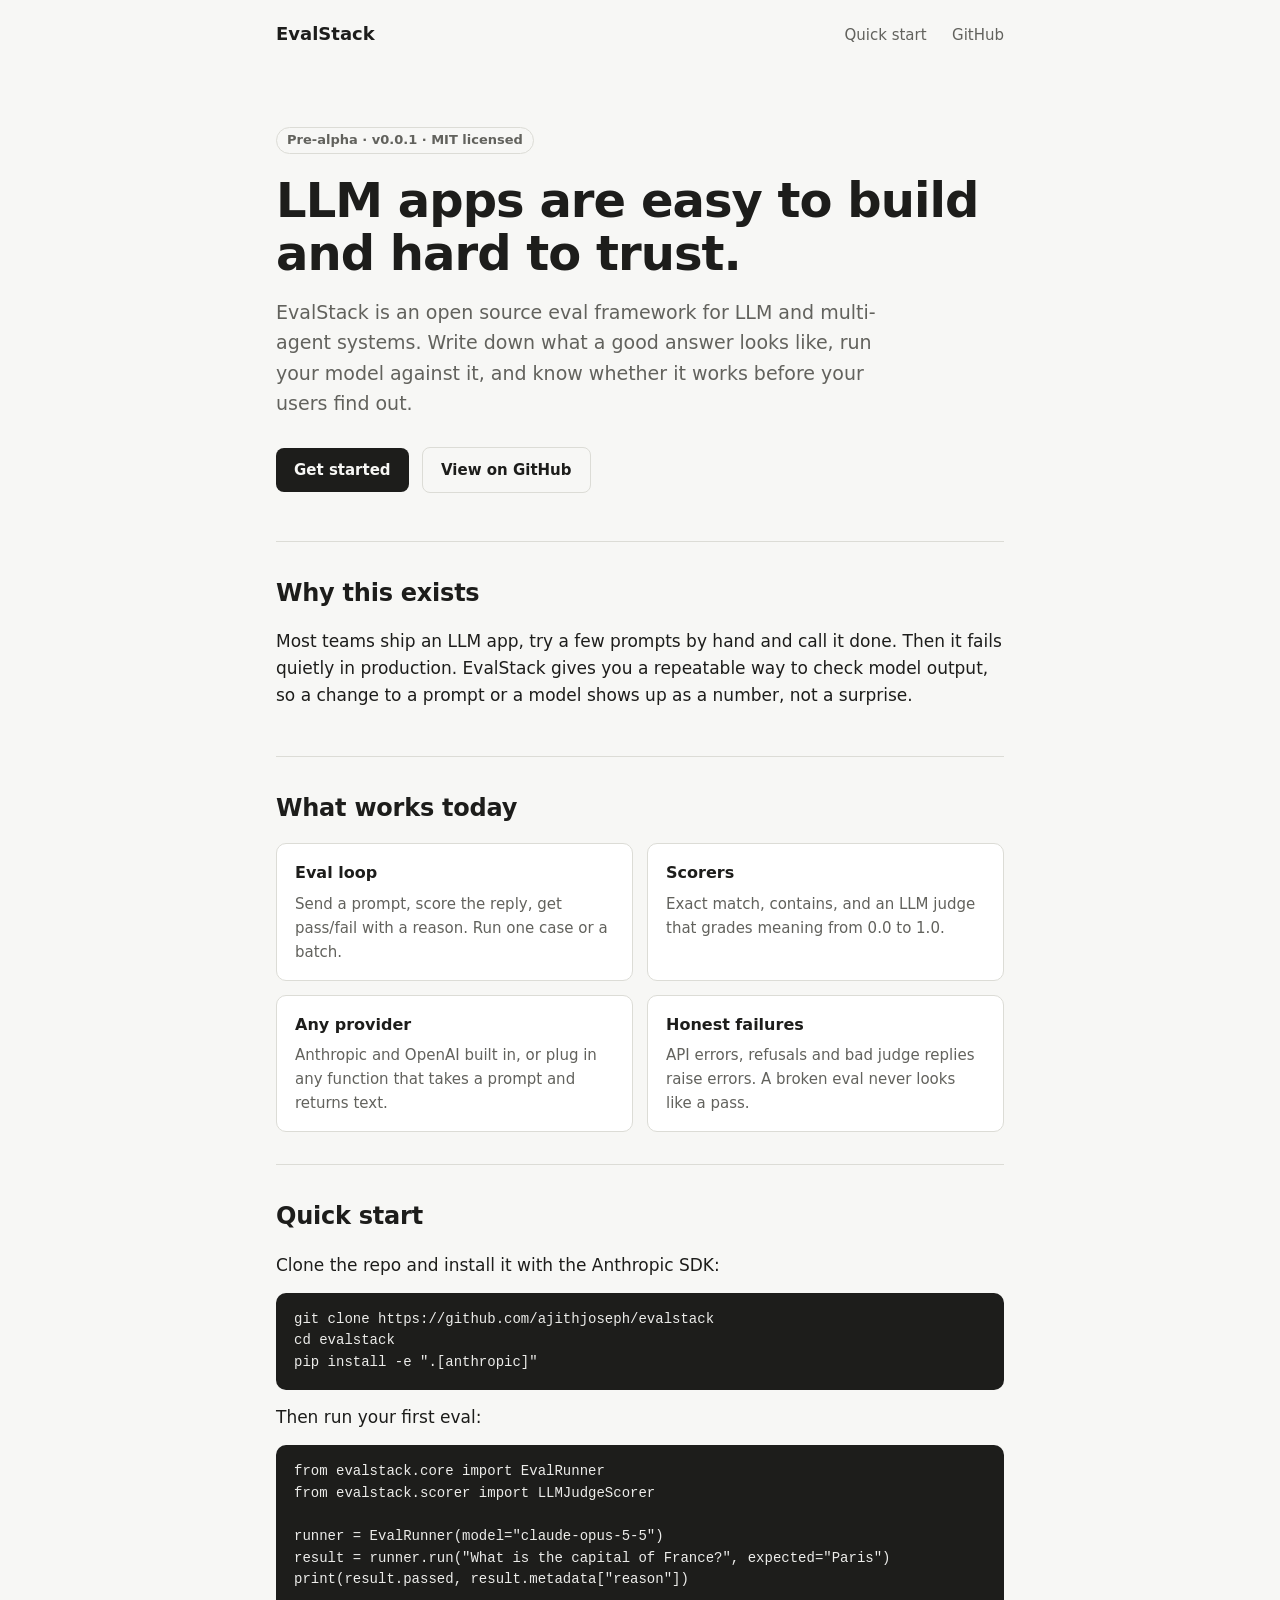
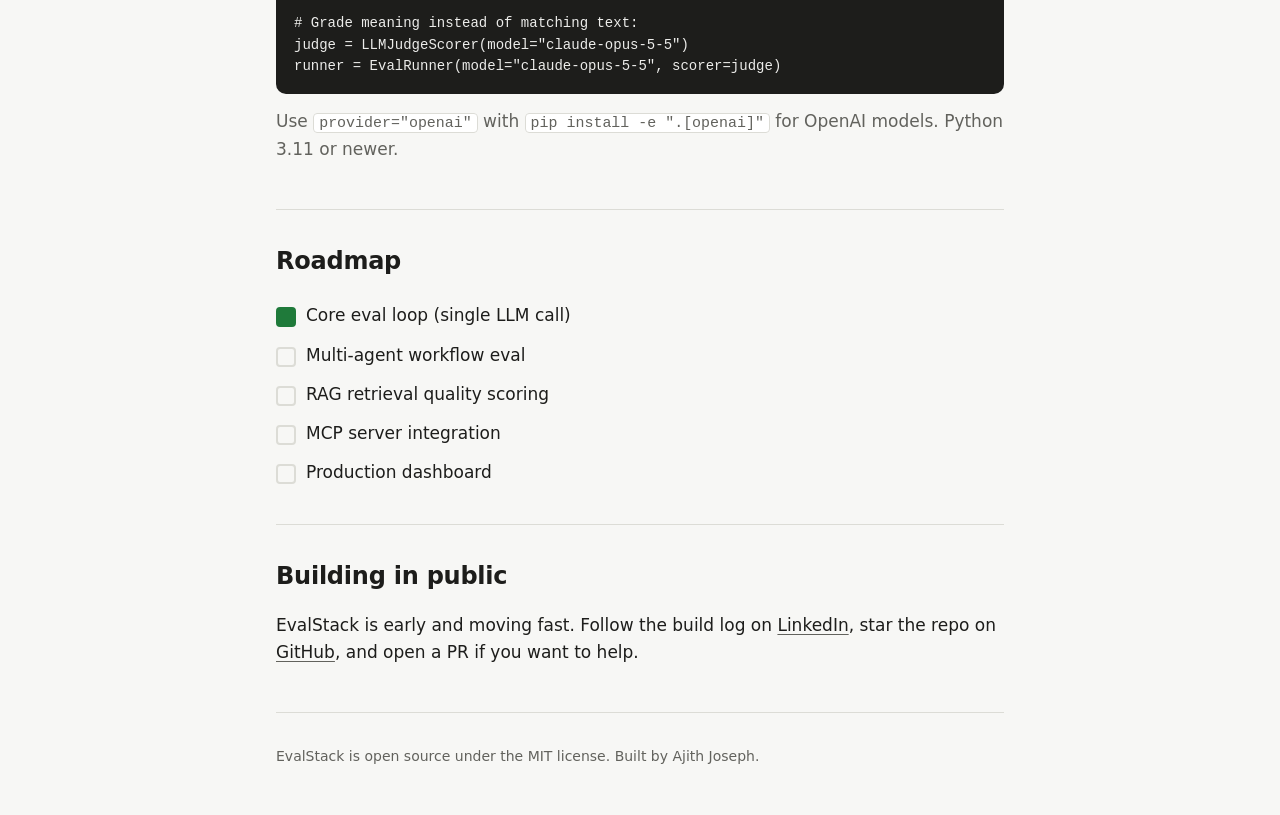
==== site/index.html @ 18763dd0 "feat: add a simple evalstack.dev landing page One static HTML file with no build step, in light and " ====
<!doctype html>
<html lang="en">
<head>
<meta charset="utf-8">
<meta name="viewport" content="width=device-width, initial-scale=1">
<title>EvalStack</title>
<meta name="description" content="Open source eval framework for LLM and multi-agent systems. Know whether your LLM app actually works before your users find out.">
<link rel="icon" href="data:image/svg+xml,<svg xmlns='http://www.w3.org/2000/svg' viewBox='0 0 32 32'><rect width='32' height='32' rx='7' fill='%231d1d1b'/><path d='M9 17l4.5 4.5L23 11' stroke='%23f7f7f5' stroke-width='3.2' fill='none' stroke-linecap='round' stroke-linejoin='round'/></svg>">
<style>
  :root {
    --bg: #f7f7f5; --fg: #1d1d1b; --muted: #62625d; --card: #ffffff;
    --border: #dcdcd6; --accent: #1f7a3a; --code-bg: #1d1d1b; --code-fg: #ececea;
  }
  @media (prefers-color-scheme: dark) {
    :root {
      --bg: #161615; --fg: #ececea; --muted: #a0a09a; --card: #212120;
      --border: #3a3a37; --accent: #5cc97a; --code-bg: #0e0e0d; --code-fg: #ececea;
    }
  }
  * { box-sizing: border-box; }
  html { -webkit-text-size-adjust: 100%; }
  body { margin: 0; background: var(--bg); color: var(--fg);
         font: 17px/1.6 system-ui, -apple-system, "Segoe UI", sans-serif; }
  .wrap { max-width: 760px; margin: 0 auto; padding: 0 16px; }
  header { display: flex; align-items: center; justify-content: space-between;
           padding: 20px 0; }
  .brand { font-weight: 700; font-size: 18px; color: inherit; text-decoration: none; }
  nav a { color: var(--muted); text-decoration: none; margin-left: 20px; font-size: 15px; }
  nav a:hover, a:hover { color: var(--fg); }
  .hero { padding: 56px 0 40px; }
  h1 { font-size: clamp(32px, 6vw, 48px); line-height: 1.12; margin: 0 0 16px;
       letter-spacing: -0.02em; }
  .lede { font-size: 19px; color: var(--muted); margin: 0 0 28px; max-width: 600px; }
  .btn { display: inline-block; padding: 10px 18px; border-radius: 8px; font-weight: 600;
         text-decoration: none; font-size: 15px; margin: 0 8px 8px 0; }
  .btn-primary { background: var(--fg); color: var(--bg); }
  .btn-secondary { border: 1px solid var(--border); color: var(--fg); }
  .badge { display: inline-block; font-size: 13px; font-weight: 600; color: var(--muted);
           border: 1px solid var(--border); border-radius: 999px; padding: 2px 10px;
           margin-bottom: 20px; }
  section { padding: 32px 0; border-top: 1px solid var(--border); }
  h2 { font-size: 24px; margin: 0 0 16px; letter-spacing: -0.01em; }
  p { margin: 0 0 14px; }
  main a:not(.btn) { color: var(--fg); text-decoration-color: var(--muted); text-underline-offset: 3px; }
  pre { background: var(--code-bg); color: var(--code-fg); padding: 16px 18px;
        border-radius: 10px; overflow-x: auto; font-size: 14px; line-height: 1.55; margin: 0 0 14px; }
  code { font-family: ui-monospace, "SF Mono", Menlo, Consolas, monospace; }
  p code, li code { background: var(--card); border: 1px solid var(--border);
                    border-radius: 4px; padding: 1px 5px; font-size: 0.88em; }
  .grid { display: grid; grid-template-columns: 1fr 1fr; gap: 14px; }
  @media (max-width: 560px) { .grid { grid-template-columns: 1fr; } }
  .card { background: var(--card); border: 1px solid var(--border); border-radius: 10px;
          padding: 16px 18px; }
  .card h3 { font-size: 16px; margin: 0 0 6px; }
  .card p { font-size: 15px; color: var(--muted); margin: 0; }
  ul.roadmap { list-style: none; padding: 0; margin: 0; }
  ul.roadmap li { padding: 6px 0 6px 30px; position: relative; }
  ul.roadmap li::before { content: ""; position: absolute; left: 0; top: 11px; width: 16px;
                          height: 16px; border: 2px solid var(--border); border-radius: 4px; }
  ul.roadmap li.done::before { background: var(--accent); border-color: var(--accent); }
  .muted { color: var(--muted); }
  footer { padding: 32px 0 48px; border-top: 1px solid var(--border); font-size: 14px;
           color: var(--muted); }
  footer a { color: var(--muted); }
</style>
</head>
<body>
<div class="wrap">
  <header>
    <a class="brand" href="/">EvalStack</a>
    <nav>
      <a href="#quick-start">Quick start</a>
      <a href="https://github.com/ajithjoseph/evalstack">GitHub</a>
    </nav>
  </header>

  <main>
    <div class="hero">
      <span class="badge">Pre-alpha &middot; v0.0.1 &middot; MIT licensed</span>
      <h1>LLM apps are easy to build and hard to trust.</h1>
      <p class="lede">EvalStack is an open source eval framework for LLM and multi-agent
        systems. Write down what a good answer looks like, run your model against it,
        and know whether it works before your users find out.</p>
      <a class="btn btn-primary" href="#quick-start">Get started</a>
      <a class="btn btn-secondary" href="https://github.com/ajithjoseph/evalstack">View on GitHub</a>
    </div>

    <section>
      <h2>Why this exists</h2>
      <p>Most teams ship an LLM app, try a few prompts by hand and call it done. Then it
        fails quietly in production. EvalStack gives you a repeatable way to check model
        output, so a change to a prompt or a model shows up as a number, not a surprise.</p>
    </section>

    <section>
      <h2>What works today</h2>
      <div class="grid">
        <div class="card">
          <h3>Eval loop</h3>
          <p>Send a prompt, score the reply, get pass/fail with a reason. Run one case or a batch.</p>
        </div>
        <div class="card">
          <h3>Scorers</h3>
          <p>Exact match, contains, and an LLM judge that grades meaning from 0.0 to 1.0.</p>
        </div>
        <div class="card">
          <h3>Any provider</h3>
          <p>Anthropic and OpenAI built in, or plug in any function that takes a prompt and returns text.</p>
        </div>
        <div class="card">
          <h3>Honest failures</h3>
          <p>API errors, refusals and bad judge replies raise errors. A broken eval never looks like a pass.</p>
        </div>
      </div>
    </section>

    <section id="quick-start">
      <h2>Quick start</h2>
      <p>Clone the repo and install it with the Anthropic SDK:</p>
<pre><code>git clone https://github.com/ajithjoseph/evalstack
cd evalstack
pip install -e ".[anthropic]"</code></pre>
      <p>Then run your first eval:</p>
<pre><code>from evalstack.core import EvalRunner
from evalstack.scorer import LLMJudgeScorer

runner = EvalRunner(model="claude-opus-5-5")
result = runner.run("What is the capital of France?", expected="Paris")
print(result.passed, result.metadata["reason"])

# Grade meaning instead of matching text:
judge = LLMJudgeScorer(model="claude-opus-5-5")
runner = EvalRunner(model="claude-opus-5-5", scorer=judge)</code></pre>
      <p class="muted">Use <code>provider="openai"</code> with <code>pip install -e ".[openai]"</code>
        for OpenAI models. Python 3.11 or newer.</p>
    </section>

    <section>
      <h2>Roadmap</h2>
      <ul class="roadmap">
        <li class="done">Core eval loop (single LLM call)</li>
        <li>Multi-agent workflow eval</li>
        <li>RAG retrieval quality scoring</li>
        <li>MCP server integration</li>
        <li>Production dashboard</li>
      </ul>
    </section>

    <section>
      <h2>Building in public</h2>
      <p>EvalStack is early and moving fast. Follow the build log on
        <a href="https://www.linkedin.com/in/theajithjoseph/">LinkedIn</a>, star the repo on
        <a href="https://github.com/ajithjoseph/evalstack">GitHub</a>, and open a PR if you
        want to help.</p>
    </section>
  </main>

  <footer>
    EvalStack is open source under the MIT license. Built by Ajith Joseph.
  </footer>
</div>
</body>
</html>
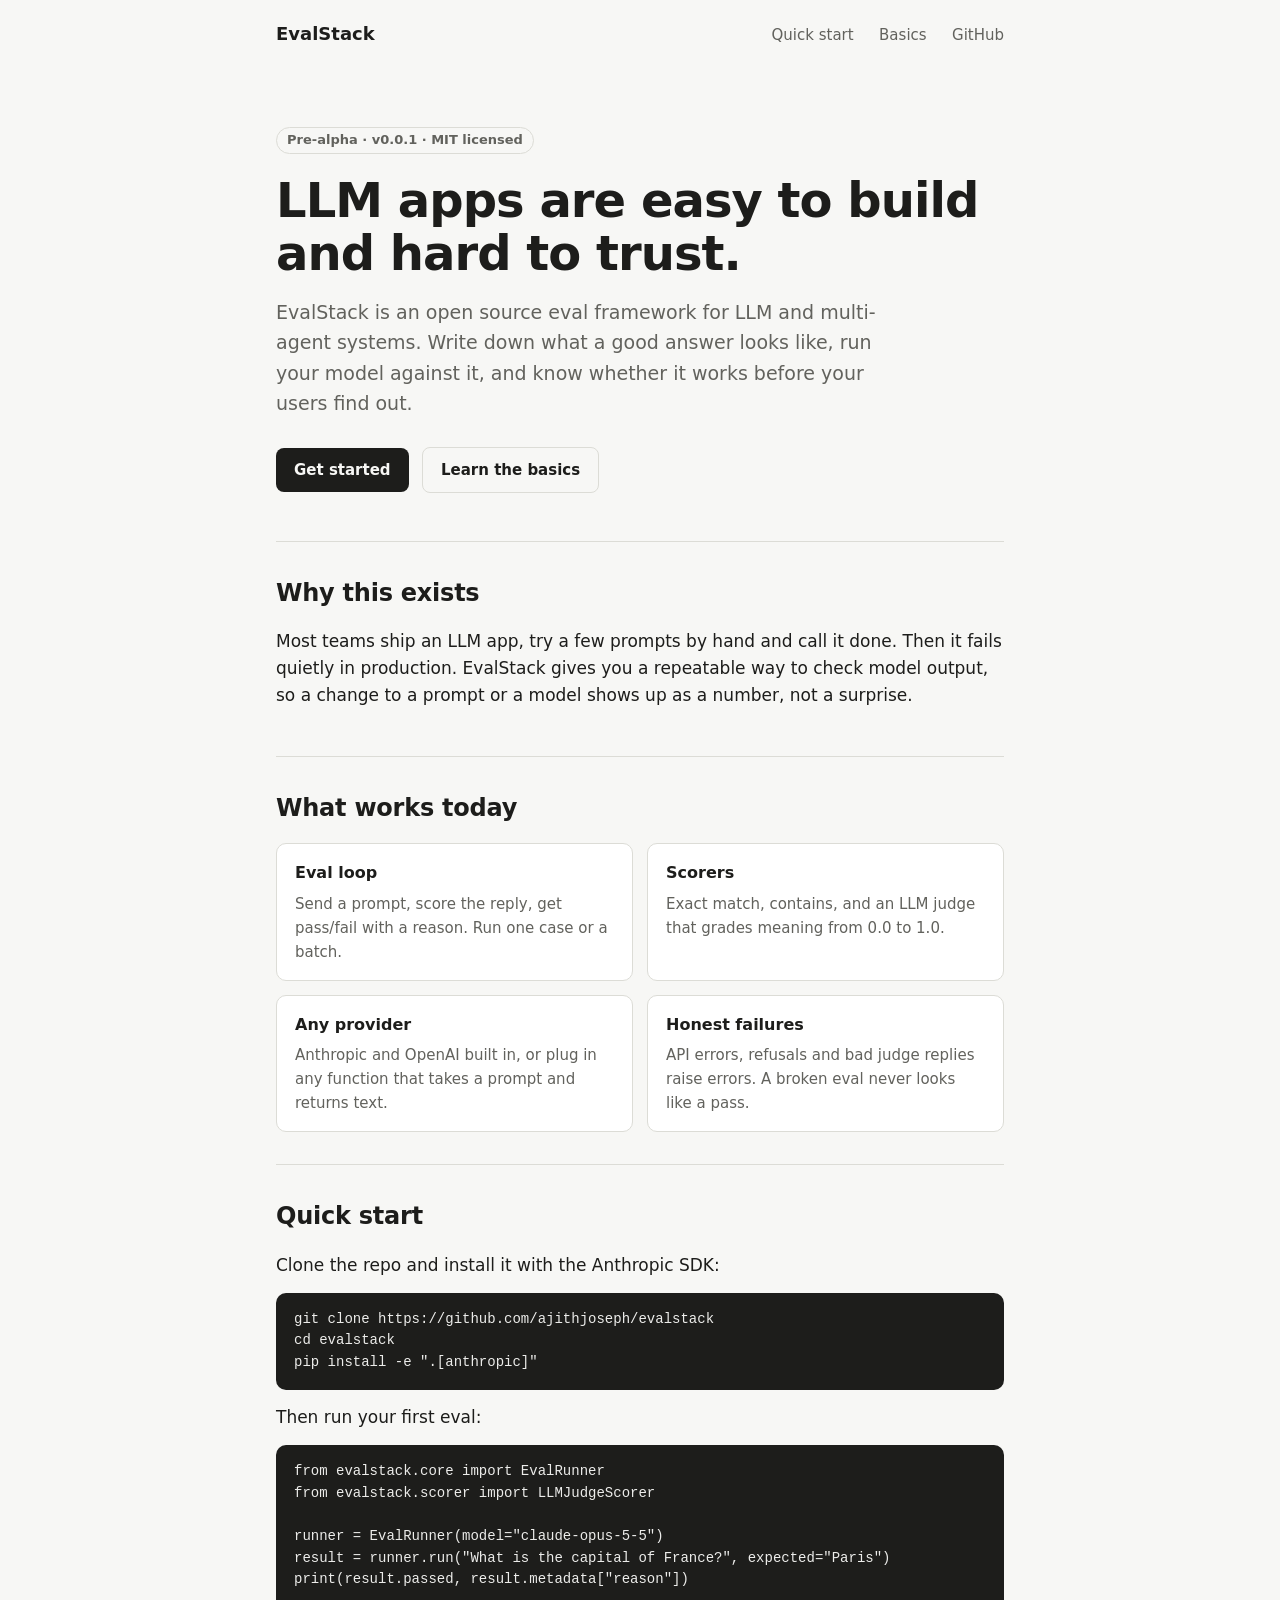
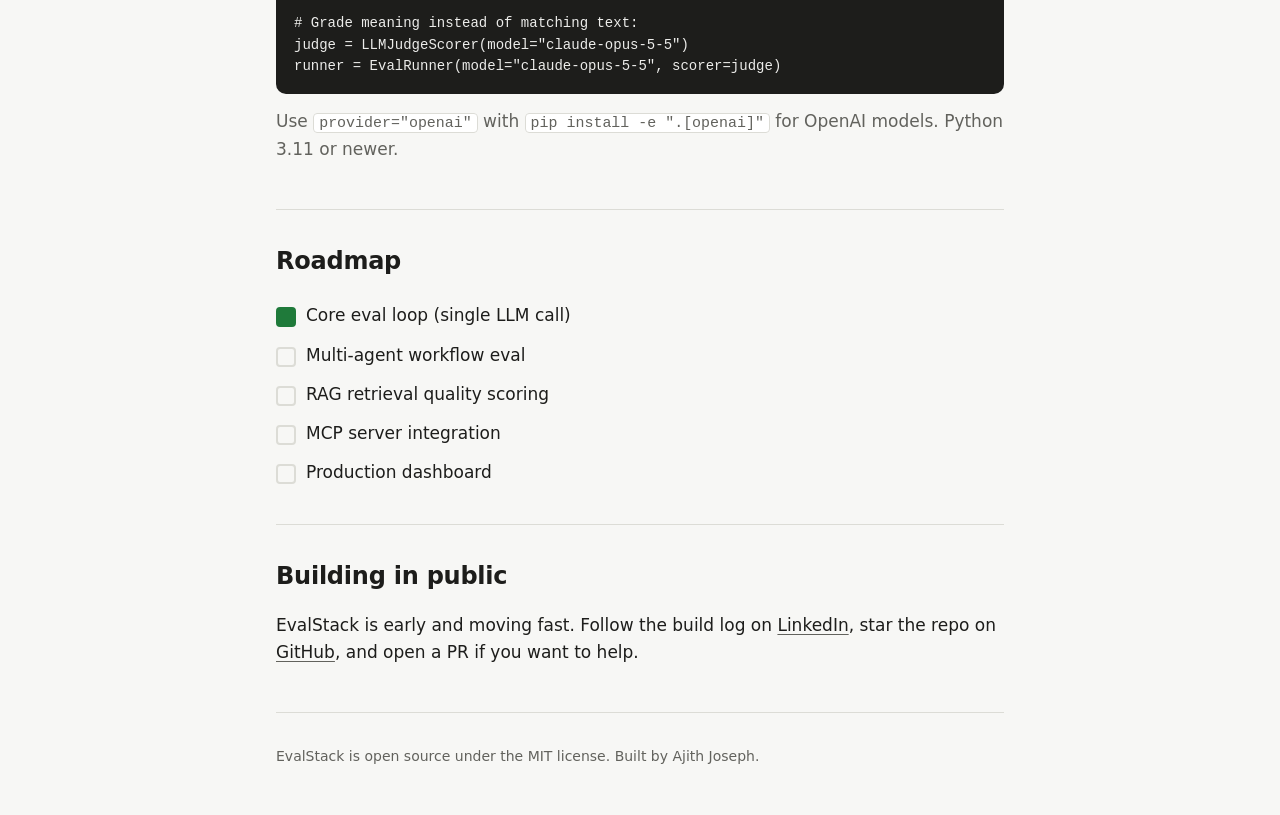
==== commit a8678dbe: "feat: add a Basics guide to the website A one-page guide to scores, scorers, the runner, the LLM jud" ====
--- a/site/index.html
+++ b/site/index.html
@@ -6,63 +6,7 @@
 <title>EvalStack</title>
 <meta name="description" content="Open source eval framework for LLM and multi-agent systems. Know whether your LLM app actually works before your users find out.">
 <link rel="icon" href="data:image/svg+xml,<svg xmlns='http://www.w3.org/2000/svg' viewBox='0 0 32 32'><rect width='32' height='32' rx='7' fill='%231d1d1b'/><path d='M9 17l4.5 4.5L23 11' stroke='%23f7f7f5' stroke-width='3.2' fill='none' stroke-linecap='round' stroke-linejoin='round'/></svg>">
-<style>
-  :root {
-    --bg: #f7f7f5; --fg: #1d1d1b; --muted: #62625d; --card: #ffffff;
-    --border: #dcdcd6; --accent: #1f7a3a; --code-bg: #1d1d1b; --code-fg: #ececea;
-  }
-  @media (prefers-color-scheme: dark) {
-    :root {
-      --bg: #161615; --fg: #ececea; --muted: #a0a09a; --card: #212120;
-      --border: #3a3a37; --accent: #5cc97a; --code-bg: #0e0e0d; --code-fg: #ececea;
-    }
-  }
-  * { box-sizing: border-box; }
-  html { -webkit-text-size-adjust: 100%; }
-  body { margin: 0; background: var(--bg); color: var(--fg);
-         font: 17px/1.6 system-ui, -apple-system, "Segoe UI", sans-serif; }
-  .wrap { max-width: 760px; margin: 0 auto; padding: 0 16px; }
-  header { display: flex; align-items: center; justify-content: space-between;
-           padding: 20px 0; }
-  .brand { font-weight: 700; font-size: 18px; color: inherit; text-decoration: none; }
-  nav a { color: var(--muted); text-decoration: none; margin-left: 20px; font-size: 15px; }
-  nav a:hover, a:hover { color: var(--fg); }
-  .hero { padding: 56px 0 40px; }
-  h1 { font-size: clamp(32px, 6vw, 48px); line-height: 1.12; margin: 0 0 16px;
-       letter-spacing: -0.02em; }
-  .lede { font-size: 19px; color: var(--muted); margin: 0 0 28px; max-width: 600px; }
-  .btn { display: inline-block; padding: 10px 18px; border-radius: 8px; font-weight: 600;
-         text-decoration: none; font-size: 15px; margin: 0 8px 8px 0; }
-  .btn-primary { background: var(--fg); color: var(--bg); }
-  .btn-secondary { border: 1px solid var(--border); color: var(--fg); }
-  .badge { display: inline-block; font-size: 13px; font-weight: 600; color: var(--muted);
-           border: 1px solid var(--border); border-radius: 999px; padding: 2px 10px;
-           margin-bottom: 20px; }
-  section { padding: 32px 0; border-top: 1px solid var(--border); }
-  h2 { font-size: 24px; margin: 0 0 16px; letter-spacing: -0.01em; }
-  p { margin: 0 0 14px; }
-  main a:not(.btn) { color: var(--fg); text-decoration-color: var(--muted); text-underline-offset: 3px; }
-  pre { background: var(--code-bg); color: var(--code-fg); padding: 16px 18px;
-        border-radius: 10px; overflow-x: auto; font-size: 14px; line-height: 1.55; margin: 0 0 14px; }
-  code { font-family: ui-monospace, "SF Mono", Menlo, Consolas, monospace; }
-  p code, li code { background: var(--card); border: 1px solid var(--border);
-                    border-radius: 4px; padding: 1px 5px; font-size: 0.88em; }
-  .grid { display: grid; grid-template-columns: 1fr 1fr; gap: 14px; }
-  @media (max-width: 560px) { .grid { grid-template-columns: 1fr; } }
-  .card { background: var(--card); border: 1px solid var(--border); border-radius: 10px;
-          padding: 16px 18px; }
-  .card h3 { font-size: 16px; margin: 0 0 6px; }
-  .card p { font-size: 15px; color: var(--muted); margin: 0; }
-  ul.roadmap { list-style: none; padding: 0; margin: 0; }
-  ul.roadmap li { padding: 6px 0 6px 30px; position: relative; }
-  ul.roadmap li::before { content: ""; position: absolute; left: 0; top: 11px; width: 16px;
-                          height: 16px; border: 2px solid var(--border); border-radius: 4px; }
-  ul.roadmap li.done::before { background: var(--accent); border-color: var(--accent); }
-  .muted { color: var(--muted); }
-  footer { padding: 32px 0 48px; border-top: 1px solid var(--border); font-size: 14px;
-           color: var(--muted); }
-  footer a { color: var(--muted); }
-</style>
+<link rel="stylesheet" href="style.css">
 </head>
 <body>
 <div class="wrap">
@@ -70,6 +14,7 @@
     <a class="brand" href="/">EvalStack</a>
     <nav>
       <a href="#quick-start">Quick start</a>
+      <a href="basics.html">Basics</a>
       <a href="https://github.com/ajithjoseph/evalstack">GitHub</a>
     </nav>
   </header>
@@ -82,7 +27,7 @@
         systems. Write down what a good answer looks like, run your model against it,
         and know whether it works before your users find out.</p>
       <a class="btn btn-primary" href="#quick-start">Get started</a>
-      <a class="btn btn-secondary" href="https://github.com/ajithjoseph/evalstack">View on GitHub</a>
+      <a class="btn btn-secondary" href="basics.html">Learn the basics</a>
     </div>
 
     <section>
--- a/site/style.css
+++ b/site/style.css
@@ -0,0 +1,65 @@
+:root {
+  --bg: #f7f7f5; --fg: #1d1d1b; --muted: #62625d; --card: #ffffff;
+  --border: #dcdcd6; --accent: #1f7a3a; --code-bg: #1d1d1b; --code-fg: #ececea;
+}
+@media (prefers-color-scheme: dark) {
+  :root {
+    --bg: #161615; --fg: #ececea; --muted: #a0a09a; --card: #212120;
+    --border: #3a3a37; --accent: #5cc97a; --code-bg: #0e0e0d; --code-fg: #ececea;
+  }
+}
+* { box-sizing: border-box; }
+html { -webkit-text-size-adjust: 100%; }
+body { margin: 0; background: var(--bg); color: var(--fg);
+       font: 17px/1.6 system-ui, -apple-system, "Segoe UI", sans-serif; }
+.wrap { max-width: 760px; margin: 0 auto; padding: 0 16px; }
+header { display: flex; align-items: center; justify-content: space-between;
+         padding: 20px 0; }
+.brand { font-weight: 700; font-size: 18px; color: inherit; text-decoration: none; }
+nav a { color: var(--muted); text-decoration: none; margin-left: 20px; font-size: 15px; }
+nav a:hover, a:hover { color: var(--fg); }
+.hero { padding: 56px 0 40px; }
+h1 { font-size: clamp(32px, 6vw, 48px); line-height: 1.12; margin: 0 0 16px;
+     letter-spacing: -0.02em; }
+.lede { font-size: 19px; color: var(--muted); margin: 0 0 28px; max-width: 600px; }
+.btn { display: inline-block; padding: 10px 18px; border-radius: 8px; font-weight: 600;
+       text-decoration: none; font-size: 15px; margin: 0 8px 8px 0; }
+.btn-primary { background: var(--fg); color: var(--bg); }
+.btn-secondary { border: 1px solid var(--border); color: var(--fg); }
+.badge { display: inline-block; font-size: 13px; font-weight: 600; color: var(--muted);
+         border: 1px solid var(--border); border-radius: 999px; padding: 2px 10px;
+         margin-bottom: 20px; }
+section { padding: 32px 0; border-top: 1px solid var(--border); }
+h2 { font-size: 24px; margin: 0 0 16px; letter-spacing: -0.01em; }
+p { margin: 0 0 14px; }
+main a:not(.btn) { color: var(--fg); text-decoration-color: var(--muted); text-underline-offset: 3px; }
+pre { background: var(--code-bg); color: var(--code-fg); padding: 16px 18px;
+      border-radius: 10px; overflow-x: auto; font-size: 14px; line-height: 1.55; margin: 0 0 14px; }
+code { font-family: ui-monospace, "SF Mono", Menlo, Consolas, monospace; }
+p code, li code { background: var(--card); border: 1px solid var(--border);
+                  border-radius: 4px; padding: 1px 5px; font-size: 0.88em; }
+.grid { display: grid; grid-template-columns: 1fr 1fr; gap: 14px; }
+@media (max-width: 560px) { .grid { grid-template-columns: 1fr; } }
+.card { background: var(--card); border: 1px solid var(--border); border-radius: 10px;
+        padding: 16px 18px; }
+.card h3 { font-size: 16px; margin: 0 0 6px; }
+.card p { font-size: 15px; color: var(--muted); margin: 0; }
+ul.roadmap { list-style: none; padding: 0; margin: 0; }
+ul.roadmap li { padding: 6px 0 6px 30px; position: relative; }
+ul.roadmap li::before { content: ""; position: absolute; left: 0; top: 11px; width: 16px;
+                        height: 16px; border: 2px solid var(--border); border-radius: 4px; }
+ul.roadmap li.done::before { background: var(--accent); border-color: var(--accent); }
+.muted { color: var(--muted); }
+footer { padding: 32px 0 48px; border-top: 1px solid var(--border); font-size: 14px;
+         color: var(--muted); }
+footer a { color: var(--muted); }
+.crumb { color: var(--muted); font-size: 15px; margin: 40px 0 8px; }
+.page h1 { font-size: clamp(30px, 5vw, 40px); }
+table { width: 100%; border-collapse: collapse; font-size: 15px; margin: 0 0 14px; }
+th, td { text-align: left; padding: 8px 10px; border-bottom: 1px solid var(--border); vertical-align: top; }
+th { color: var(--muted); font-weight: 600; }
+.table-wrap { overflow-x: auto; }
+.note { background: var(--card); border: 1px solid var(--border); border-left: 3px solid var(--accent);
+        border-radius: 8px; padding: 12px 16px; margin: 0 0 14px; font-size: 15px; }
+.toc { padding-left: 20px; margin: 0 0 32px; }
+.toc li { margin: 4px 0; }
